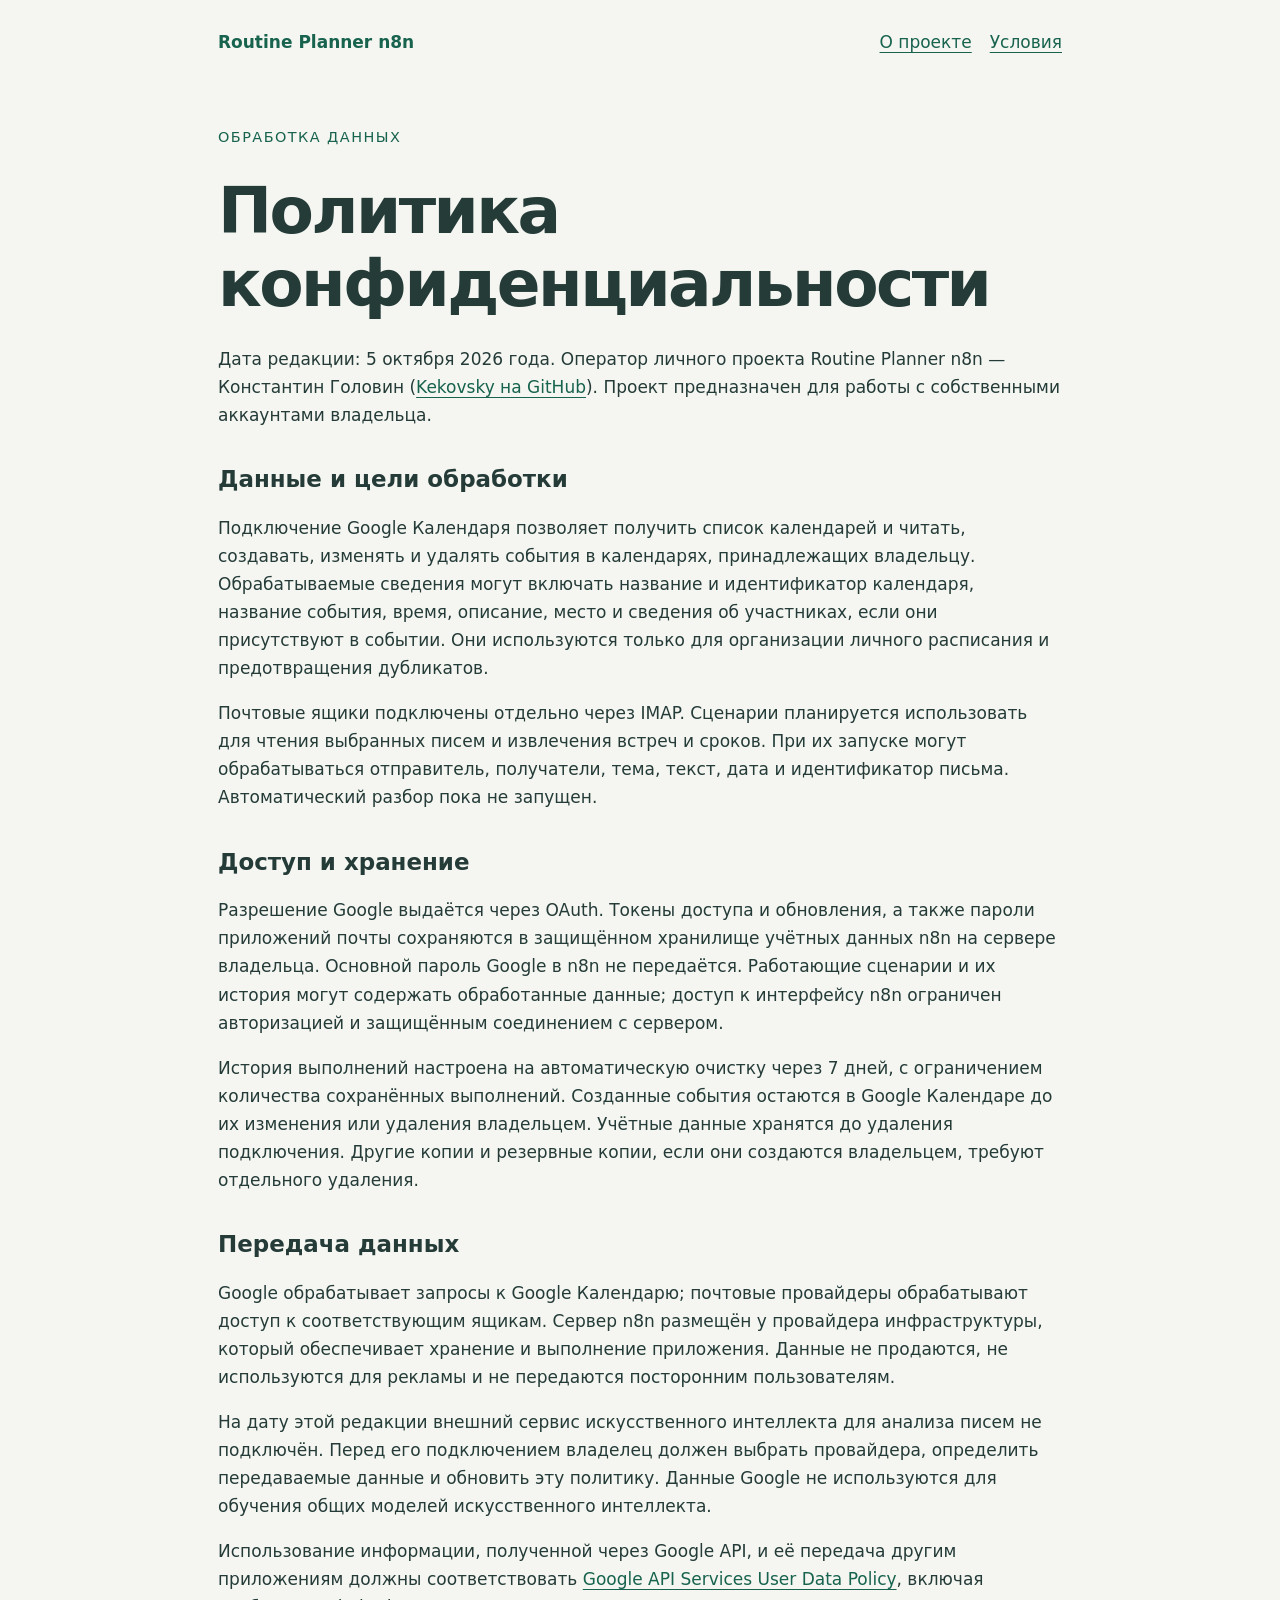
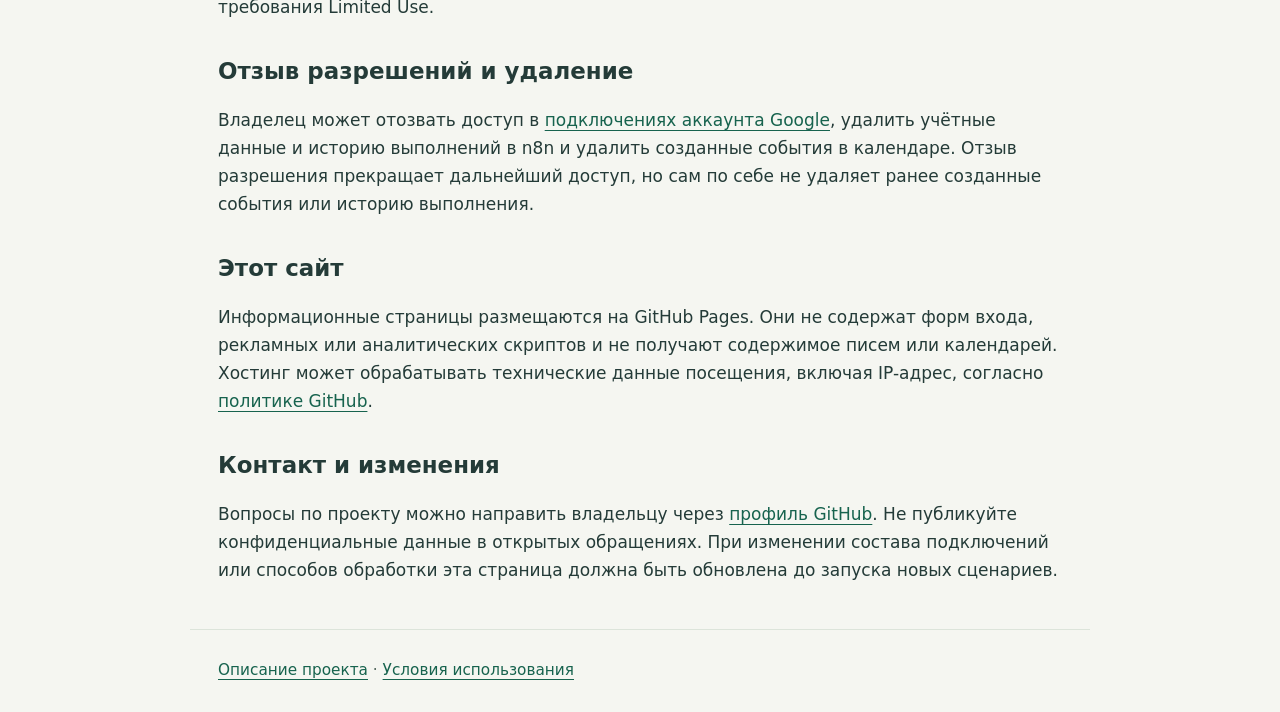
==== privacy.html @ 43478858 "Add project information, privacy policy and terms" ====
<!doctype html><html lang="ru"><head><meta charset="utf-8"><meta name="viewport" content="width=device-width,initial-scale=1"><title>Конфиденциальность — Routine Planner n8n</title><link rel="stylesheet" href="style.css"></head><body><header><a href="index.html">Routine Planner n8n</a><nav aria-label="Навигация"><a href="index.html">О проекте</a><a href="terms.html">Условия</a></nav></header><main><p class="tag">Обработка данных</p><h1>Политика конфиденциальности</h1><p>Дата редакции: 5 октября 2026 года. Оператор личного проекта Routine Planner n8n — Константин Головин (<a href="https://github.com/Kekovsky">Kekovsky на GitHub</a>). Проект предназначен для работы с собственными аккаунтами владельца.</p><h2>Данные и цели обработки</h2><p>Подключение Google Календаря позволяет получить список календарей и читать, создавать, изменять и удалять события в календарях, принадлежащих владельцу. Обрабатываемые сведения могут включать название и идентификатор календаря, название события, время, описание, место и сведения об участниках, если они присутствуют в событии. Они используются только для организации личного расписания и предотвращения дубликатов.</p><p>Почтовые ящики подключены отдельно через IMAP. Сценарии планируется использовать для чтения выбранных писем и извлечения встреч и сроков. При их запуске могут обрабатываться отправитель, получатели, тема, текст, дата и идентификатор письма. Автоматический разбор пока не запущен.</p><h2>Доступ и хранение</h2><p>Разрешение Google выдаётся через OAuth. Токены доступа и обновления, а также пароли приложений почты сохраняются в защищённом хранилище учётных данных n8n на сервере владельца. Основной пароль Google в n8n не передаётся. Работающие сценарии и их история могут содержать обработанные данные; доступ к интерфейсу n8n ограничен авторизацией и защищённым соединением с сервером.</p><p>История выполнений настроена на автоматическую очистку через 7 дней, с ограничением количества сохранённых выполнений. Созданные события остаются в Google Календаре до их изменения или удаления владельцем. Учётные данные хранятся до удаления подключения. Другие копии и резервные копии, если они создаются владельцем, требуют отдельного удаления.</p><h2>Передача данных</h2><p>Google обрабатывает запросы к Google Календарю; почтовые провайдеры обрабатывают доступ к соответствующим ящикам. Сервер n8n размещён у провайдера инфраструктуры, который обеспечивает хранение и выполнение приложения. Данные не продаются, не используются для рекламы и не передаются посторонним пользователям.</p><p>На дату этой редакции внешний сервис искусственного интеллекта для анализа писем не подключён. Перед его подключением владелец должен выбрать провайдера, определить передаваемые данные и обновить эту политику. Данные Google не используются для обучения общих моделей искусственного интеллекта.</p><p>Использование информации, полученной через Google API, и её передача другим приложениям должны соответствовать <a href="https://developers.google.com/terms/api-services-user-data-policy">Google API Services User Data Policy</a>, включая требования Limited Use.</p><h2>Отзыв разрешений и удаление</h2><p>Владелец может отозвать доступ в <a href="https://myaccount.google.com/connections">подключениях аккаунта Google</a>, удалить учётные данные и историю выполнений в n8n и удалить созданные события в календаре. Отзыв разрешения прекращает дальнейший доступ, но сам по себе не удаляет ранее созданные события или историю выполнения.</p><h2>Этот сайт</h2><p>Информационные страницы размещаются на GitHub Pages. Они не содержат форм входа, рекламных или аналитических скриптов и не получают содержимое писем или календарей. Хостинг может обрабатывать технические данные посещения, включая IP-адрес, согласно <a href="https://docs.github.com/en/site-policy/privacy-policies/github-general-privacy-statement">политике GitHub</a>.</p><h2>Контакт и изменения</h2><p>Вопросы по проекту можно направить владельцу через <a href="https://github.com/Kekovsky">профиль GitHub</a>. Не публикуйте конфиденциальные данные в открытых обращениях. При изменении состава подключений или способов обработки эта страница должна быть обновлена до запуска новых сценариев.</p></main><footer><a href="index.html">Описание проекта</a> · <a href="terms.html">Условия использования</a></footer></body></html>
---- style.css ----
:root{font:17px/1.65 system-ui,sans-serif;color:#243b38;background:#f5f6f1}*{box-sizing:border-box}body{margin:0}header,main,footer{max-width:900px;margin:auto;padding:28px}header{display:flex;justify-content:space-between;gap:20px;align-items:center}nav{display:flex;flex-wrap:wrap;gap:18px}a{color:#17634e;text-underline-offset:4px}header>a{font-weight:750;text-decoration:none}main{min-height:65vh}h1{font-size:clamp(2.2rem,6vw,3.8rem);line-height:1.12;letter-spacing:-.04em;margin:25px 0}h2{font-size:1.35rem;margin-top:36px;line-height:1.3}.intro{font-size:1.22rem;max-width:710px}.tag{color:#17634e;font-size:.85rem;text-transform:uppercase;letter-spacing:.1em}.card{background:white;border:1px solid #dce4da;border-radius:18px;padding:25px;margin:28px 0}.muted,footer{color:#54685e;font-size:.9rem}footer{border-top:1px solid #dce4da}li{margin:9px 0}:focus-visible{outline:3px solid #bf8417;outline-offset:5px}@media(max-width:650px){header{display:block}nav{margin-top:16px}header,main,footer{padding:22px}}
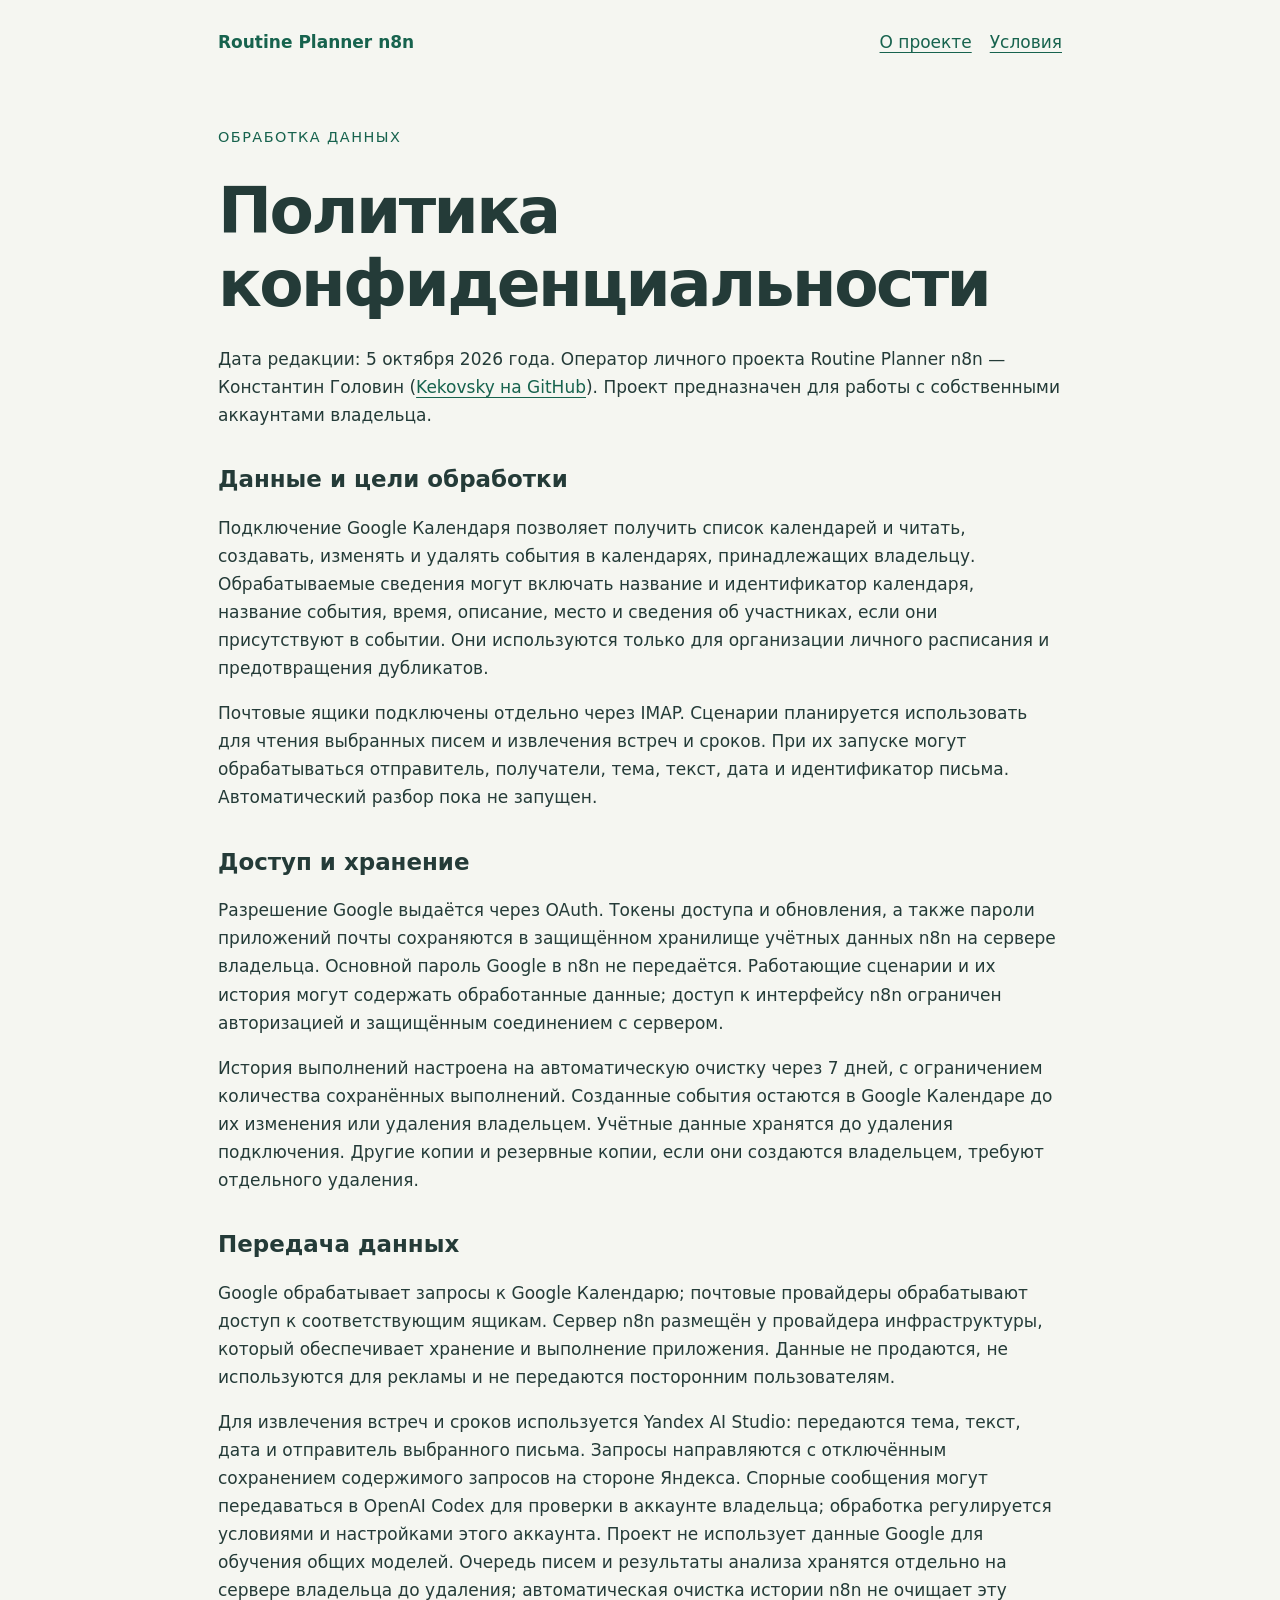
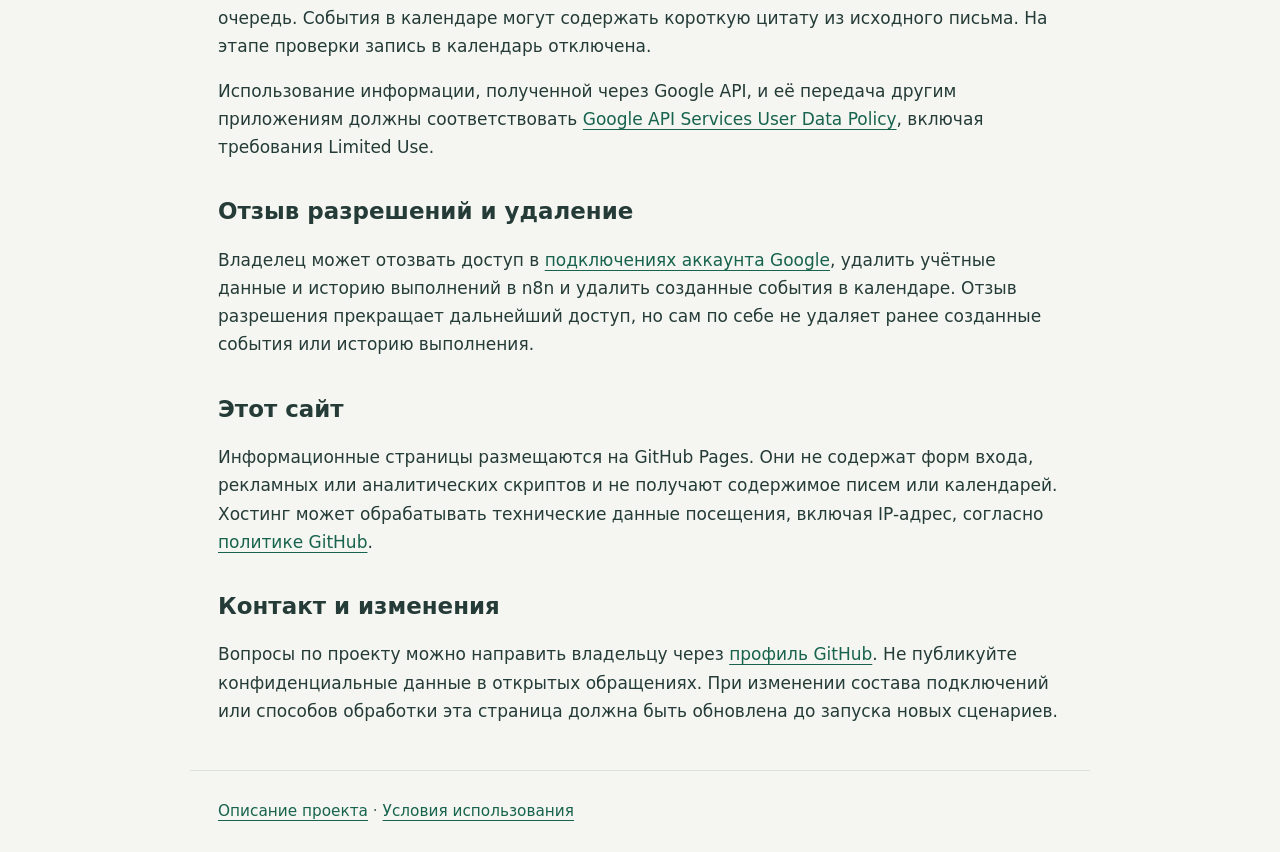
==== commit 91c1c7e9: "Describe Yandex AI processing and Codex review" ====
--- a/privacy.html
+++ b/privacy.html
@@ -1 +1,2 @@
-<!doctype html><html lang="ru"><head><meta charset="utf-8"><meta name="viewport" content="width=device-width,initial-scale=1"><title>Конфиденциальность — Routine Planner n8n</title><link rel="stylesheet" href="style.css"></head><body><header><a href="index.html">Routine Planner n8n</a><nav aria-label="Навигация"><a href="index.html">О проекте</a><a href="terms.html">Условия</a></nav></header><main><p class="tag">Обработка данных</p><h1>Политика конфиденциальности</h1><p>Дата редакции: 5 октября 2026 года. Оператор личного проекта Routine Planner n8n — Константин Головин (<a href="https://github.com/Kekovsky">Kekovsky на GitHub</a>). Проект предназначен для работы с собственными аккаунтами владельца.</p><h2>Данные и цели обработки</h2><p>Подключение Google Календаря позволяет получить список календарей и читать, создавать, изменять и удалять события в календарях, принадлежащих владельцу. Обрабатываемые сведения могут включать название и идентификатор календаря, название события, время, описание, место и сведения об участниках, если они присутствуют в событии. Они используются только для организации личного расписания и предотвращения дубликатов.</p><p>Почтовые ящики подключены отдельно через IMAP. Сценарии планируется использовать для чтения выбранных писем и извлечения встреч и сроков. При их запуске могут обрабатываться отправитель, получатели, тема, текст, дата и идентификатор письма. Автоматический разбор пока не запущен.</p><h2>Доступ и хранение</h2><p>Разрешение Google выдаётся через OAuth. Токены доступа и обновления, а также пароли приложений почты сохраняются в защищённом хранилище учётных данных n8n на сервере владельца. Основной пароль Google в n8n не передаётся. Работающие сценарии и их история могут содержать обработанные данные; доступ к интерфейсу n8n ограничен авторизацией и защищённым соединением с сервером.</p><p>История выполнений настроена на автоматическую очистку через 7 дней, с ограничением количества сохранённых выполнений. Созданные события остаются в Google Календаре до их изменения или удаления владельцем. Учётные данные хранятся до удаления подключения. Другие копии и резервные копии, если они создаются владельцем, требуют отдельного удаления.</p><h2>Передача данных</h2><p>Google обрабатывает запросы к Google Календарю; почтовые провайдеры обрабатывают доступ к соответствующим ящикам. Сервер n8n размещён у провайдера инфраструктуры, который обеспечивает хранение и выполнение приложения. Данные не продаются, не используются для рекламы и не передаются посторонним пользователям.</p><p>На дату этой редакции внешний сервис искусственного интеллекта для анализа писем не подключён. Перед его подключением владелец должен выбрать провайдера, определить передаваемые данные и обновить эту политику. Данные Google не используются для обучения общих моделей искусственного интеллекта.</p><p>Использование информации, полученной через Google API, и её передача другим приложениям должны соответствовать <a href="https://developers.google.com/terms/api-services-user-data-policy">Google API Services User Data Policy</a>, включая требования Limited Use.</p><h2>Отзыв разрешений и удаление</h2><p>Владелец может отозвать доступ в <a href="https://myaccount.google.com/connections">подключениях аккаунта Google</a>, удалить учётные данные и историю выполнений в n8n и удалить созданные события в календаре. Отзыв разрешения прекращает дальнейший доступ, но сам по себе не удаляет ранее созданные события или историю выполнения.</p><h2>Этот сайт</h2><p>Информационные страницы размещаются на GitHub Pages. Они не содержат форм входа, рекламных или аналитических скриптов и не получают содержимое писем или календарей. Хостинг может обрабатывать технические данные посещения, включая IP-адрес, согласно <a href="https://docs.github.com/en/site-policy/privacy-policies/github-general-privacy-statement">политике GitHub</a>.</p><h2>Контакт и изменения</h2><p>Вопросы по проекту можно направить владельцу через <a href="https://github.com/Kekovsky">профиль GitHub</a>. Не публикуйте конфиденциальные данные в открытых обращениях. При изменении состава подключений или способов обработки эта страница должна быть обновлена до запуска новых сценариев.</p></main><footer><a href="index.html">Описание проекта</a> · <a href="terms.html">Условия использования</a></footer></body></html>
+<!doctype html><html lang="ru"><head><meta charset="utf-8"><meta name="viewport" content="width=device-width,initial-scale=1"><title>Конфиденциальность — Routine Planner n8n</title><link rel="stylesheet" href="style.css"></head><body><header><a href="index.html">Routine Planner n8n</a><nav aria-label="Навигация"><a href="index.html">О проекте</a><a href="terms.html">Условия</a></nav></header><main><p class="tag">Обработка данных</p><h1>Политика конфиденциальности</h1><p>Дата редакции: 5 октября 2026 года. Оператор личного проекта Routine Planner n8n — Константин Головин (<a href="https://github.com/Kekovsky">Kekovsky на GitHub</a>). Проект предназначен для работы с собственными аккаунтами владельца.</p><h2>Данные и цели обработки</h2><p>Подключение Google Календаря позволяет получить список календарей и читать, создавать, изменять и удалять события в календарях, принадлежащих владельцу. Обрабатываемые сведения могут включать название и идентификатор календаря, название события, время, описание, место и сведения об участниках, если они присутствуют в событии. Они используются только для организации личного расписания и предотвращения дубликатов.</p><p>Почтовые ящики подключены отдельно через IMAP. Сценарии планируется использовать для чтения выбранных писем и извлечения встреч и сроков. При их запуске могут обрабатываться отправитель, получатели, тема, текст, дата и идентификатор письма. Автоматический разбор пока не запущен.</p><h2>Доступ и хранение</h2><p>Разрешение Google выдаётся через OAuth. Токены доступа и обновления, а также пароли приложений почты сохраняются в защищённом хранилище учётных данных n8n на сервере владельца. Основной пароль Google в n8n не передаётся. Работающие сценарии и их история могут содержать обработанные данные; доступ к интерфейсу n8n ограничен авторизацией и защищённым соединением с сервером.</p><p>История выполнений настроена на автоматическую очистку через 7 дней, с ограничением количества сохранённых выполнений. Созданные события остаются в Google Календаре до их изменения или удаления владельцем. Учётные данные хранятся до удаления подключения. Другие копии и резервные копии, если они создаются владельцем, требуют отдельного удаления.</p><h2>Передача данных</h2><p>Google обрабатывает запросы к Google Календарю; почтовые провайдеры обрабатывают доступ к соответствующим ящикам. Сервер n8n размещён у провайдера инфраструктуры, который обеспечивает хранение и выполнение приложения. Данные не продаются, не используются для рекламы и не передаются посторонним пользователям.</p><p>Для извлечения встреч и сроков используется Yandex AI Studio: передаются тема, текст, дата и отправитель выбранного письма. Запросы направляются с отключённым сохранением содержимого запросов на стороне Яндекса. Спорные сообщения могут передаваться в OpenAI Codex для проверки в аккаунте владельца; обработка регулируется условиями и настройками этого аккаунта. Проект не использует данные Google для обучения общих моделей. Очередь писем и результаты анализа хранятся отдельно на сервере владельца до удаления; автоматическая очистка истории n8n не очищает эту очередь. События в календаре могут содержать короткую цитату из исходного письма. На этапе проверки запись в календарь отключена.</p><p>Использование информации, полученной через Google API, и её передача другим приложениям должны соответствовать <a href="https://developers.google.com/terms/api-services-user-data-policy">Google API Services User Data Policy</a>, включая требования Limited Use.</p><h2>Отзыв разрешений и удаление</h2><p>Владелец может отозвать доступ в <a href="https://myaccount.google.com/connections">подключениях аккаунта Google</a>, удалить учётные данные и историю выполнений в n8n и удалить созданные события в календаре. Отзыв разрешения прекращает дальнейший доступ, но сам по себе не удаляет ранее созданные события или историю выполнения.</p><h2>Этот сайт</h2><p>Информационные страницы размещаются на GitHub Pages. Они не содержат форм входа, рекламных или аналитических скриптов и не получают содержимое писем или календарей. Хостинг может обрабатывать технические данные посещения, включая IP-адрес, согласно <a href="https://docs.github.com/en/site-policy/privacy-policies/github-general-privacy-statement">политике GitHub</a>.</p><h2>Контакт и изменения</h2><p>Вопросы по проекту можно направить владельцу через <a href="https://github.com/Kekovsky">профиль GitHub</a>. Не публикуйте конфиденциальные данные в открытых обращениях. При изменении состава подключений или способов обработки эта страница должна быть обновлена до запуска новых сценариев.</p></main><footer><a href="index.html">Описание проекта</a> · <a href="terms.html">Условия использования</a></footer></body></html>
+
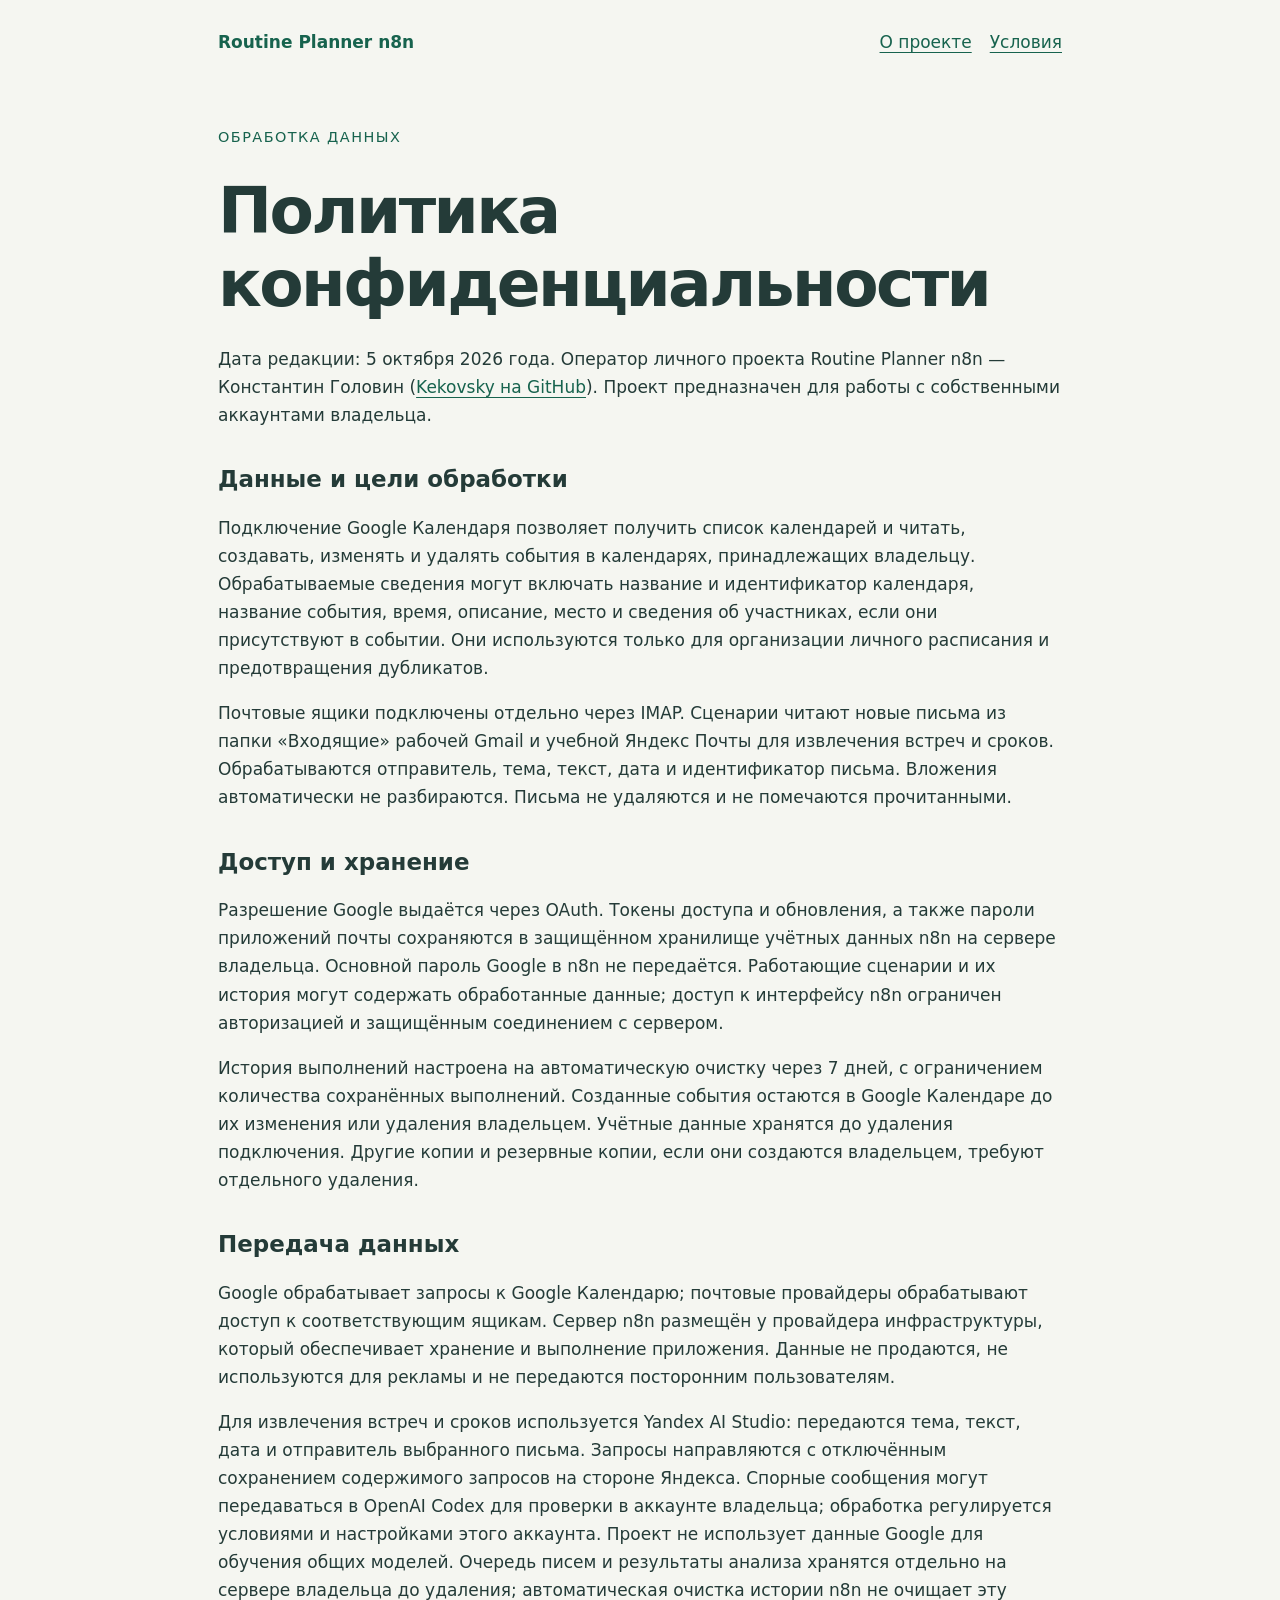
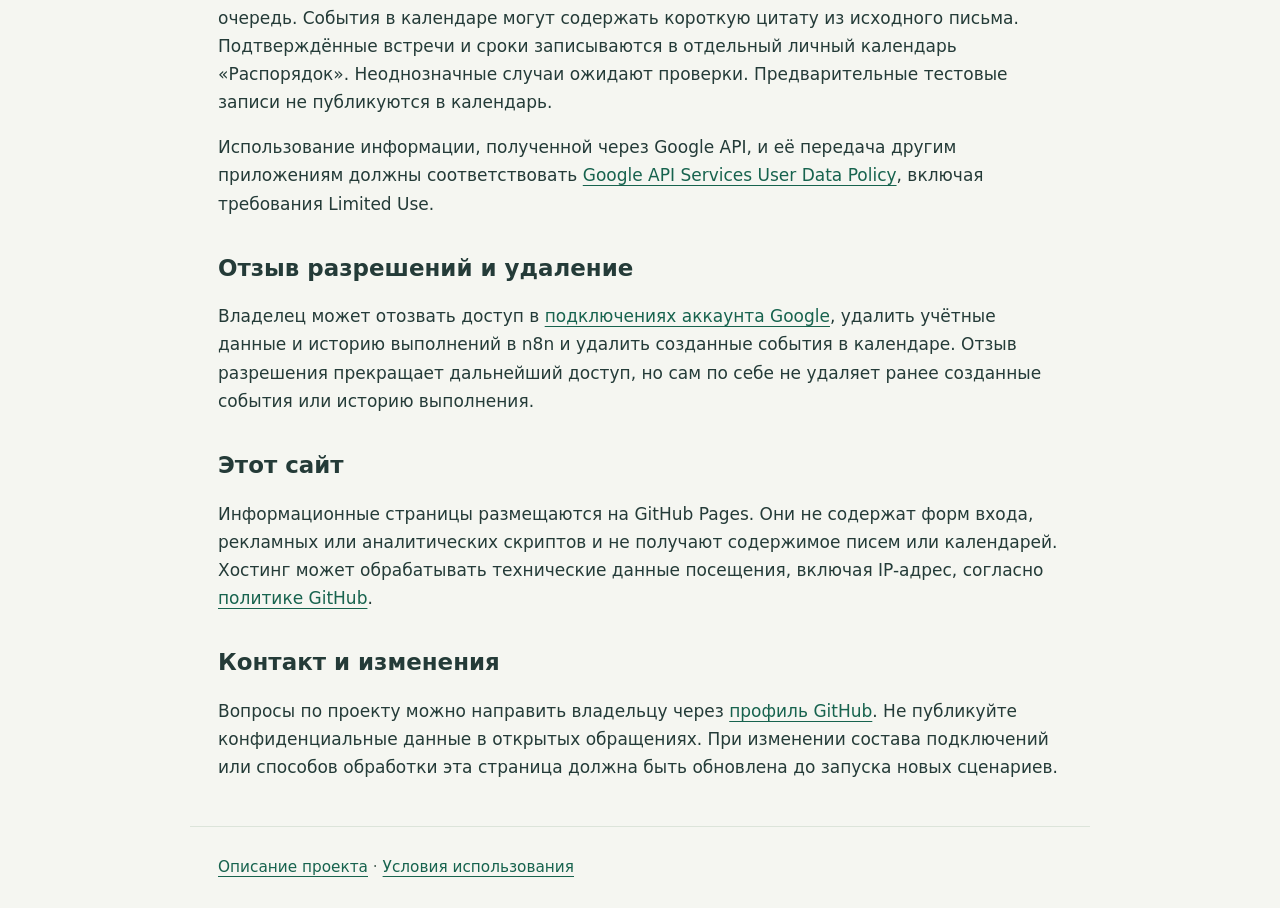
==== commit 5af07022: "Document active mail and calendar processing" ====
--- a/privacy.html
+++ b/privacy.html
@@ -1,2 +1,2 @@
-<!doctype html><html lang="ru"><head><meta charset="utf-8"><meta name="viewport" content="width=device-width,initial-scale=1"><title>Конфиденциальность — Routine Planner n8n</title><link rel="stylesheet" href="style.css"></head><body><header><a href="index.html">Routine Planner n8n</a><nav aria-label="Навигация"><a href="index.html">О проекте</a><a href="terms.html">Условия</a></nav></header><main><p class="tag">Обработка данных</p><h1>Политика конфиденциальности</h1><p>Дата редакции: 5 октября 2026 года. Оператор личного проекта Routine Planner n8n — Константин Головин (<a href="https://github.com/Kekovsky">Kekovsky на GitHub</a>). Проект предназначен для работы с собственными аккаунтами владельца.</p><h2>Данные и цели обработки</h2><p>Подключение Google Календаря позволяет получить список календарей и читать, создавать, изменять и удалять события в календарях, принадлежащих владельцу. Обрабатываемые сведения могут включать название и идентификатор календаря, название события, время, описание, место и сведения об участниках, если они присутствуют в событии. Они используются только для организации личного расписания и предотвращения дубликатов.</p><p>Почтовые ящики подключены отдельно через IMAP. Сценарии планируется использовать для чтения выбранных писем и извлечения встреч и сроков. При их запуске могут обрабатываться отправитель, получатели, тема, текст, дата и идентификатор письма. Автоматический разбор пока не запущен.</p><h2>Доступ и хранение</h2><p>Разрешение Google выдаётся через OAuth. Токены доступа и обновления, а также пароли приложений почты сохраняются в защищённом хранилище учётных данных n8n на сервере владельца. Основной пароль Google в n8n не передаётся. Работающие сценарии и их история могут содержать обработанные данные; доступ к интерфейсу n8n ограничен авторизацией и защищённым соединением с сервером.</p><p>История выполнений настроена на автоматическую очистку через 7 дней, с ограничением количества сохранённых выполнений. Созданные события остаются в Google Календаре до их изменения или удаления владельцем. Учётные данные хранятся до удаления подключения. Другие копии и резервные копии, если они создаются владельцем, требуют отдельного удаления.</p><h2>Передача данных</h2><p>Google обрабатывает запросы к Google Календарю; почтовые провайдеры обрабатывают доступ к соответствующим ящикам. Сервер n8n размещён у провайдера инфраструктуры, который обеспечивает хранение и выполнение приложения. Данные не продаются, не используются для рекламы и не передаются посторонним пользователям.</p><p>Для извлечения встреч и сроков используется Yandex AI Studio: передаются тема, текст, дата и отправитель выбранного письма. Запросы направляются с отключённым сохранением содержимого запросов на стороне Яндекса. Спорные сообщения могут передаваться в OpenAI Codex для проверки в аккаунте владельца; обработка регулируется условиями и настройками этого аккаунта. Проект не использует данные Google для обучения общих моделей. Очередь писем и результаты анализа хранятся отдельно на сервере владельца до удаления; автоматическая очистка истории n8n не очищает эту очередь. События в календаре могут содержать короткую цитату из исходного письма. На этапе проверки запись в календарь отключена.</p><p>Использование информации, полученной через Google API, и её передача другим приложениям должны соответствовать <a href="https://developers.google.com/terms/api-services-user-data-policy">Google API Services User Data Policy</a>, включая требования Limited Use.</p><h2>Отзыв разрешений и удаление</h2><p>Владелец может отозвать доступ в <a href="https://myaccount.google.com/connections">подключениях аккаунта Google</a>, удалить учётные данные и историю выполнений в n8n и удалить созданные события в календаре. Отзыв разрешения прекращает дальнейший доступ, но сам по себе не удаляет ранее созданные события или историю выполнения.</p><h2>Этот сайт</h2><p>Информационные страницы размещаются на GitHub Pages. Они не содержат форм входа, рекламных или аналитических скриптов и не получают содержимое писем или календарей. Хостинг может обрабатывать технические данные посещения, включая IP-адрес, согласно <a href="https://docs.github.com/en/site-policy/privacy-policies/github-general-privacy-statement">политике GitHub</a>.</p><h2>Контакт и изменения</h2><p>Вопросы по проекту можно направить владельцу через <a href="https://github.com/Kekovsky">профиль GitHub</a>. Не публикуйте конфиденциальные данные в открытых обращениях. При изменении состава подключений или способов обработки эта страница должна быть обновлена до запуска новых сценариев.</p></main><footer><a href="index.html">Описание проекта</a> · <a href="terms.html">Условия использования</a></footer></body></html>
+<!doctype html><html lang="ru"><head><meta charset="utf-8"><meta name="viewport" content="width=device-width,initial-scale=1"><title>Конфиденциальность — Routine Planner n8n</title><link rel="stylesheet" href="style.css"></head><body><header><a href="index.html">Routine Planner n8n</a><nav aria-label="Навигация"><a href="index.html">О проекте</a><a href="terms.html">Условия</a></nav></header><main><p class="tag">Обработка данных</p><h1>Политика конфиденциальности</h1><p>Дата редакции: 5 октября 2026 года. Оператор личного проекта Routine Planner n8n — Константин Головин (<a href="https://github.com/Kekovsky">Kekovsky на GitHub</a>). Проект предназначен для работы с собственными аккаунтами владельца.</p><h2>Данные и цели обработки</h2><p>Подключение Google Календаря позволяет получить список календарей и читать, создавать, изменять и удалять события в календарях, принадлежащих владельцу. Обрабатываемые сведения могут включать название и идентификатор календаря, название события, время, описание, место и сведения об участниках, если они присутствуют в событии. Они используются только для организации личного расписания и предотвращения дубликатов.</p><p>Почтовые ящики подключены отдельно через IMAP. Сценарии читают новые письма из папки «Входящие» рабочей Gmail и учебной Яндекс Почты для извлечения встреч и сроков. Обрабатываются отправитель, тема, текст, дата и идентификатор письма. Вложения автоматически не разбираются. Письма не удаляются и не помечаются прочитанными.</p><h2>Доступ и хранение</h2><p>Разрешение Google выдаётся через OAuth. Токены доступа и обновления, а также пароли приложений почты сохраняются в защищённом хранилище учётных данных n8n на сервере владельца. Основной пароль Google в n8n не передаётся. Работающие сценарии и их история могут содержать обработанные данные; доступ к интерфейсу n8n ограничен авторизацией и защищённым соединением с сервером.</p><p>История выполнений настроена на автоматическую очистку через 7 дней, с ограничением количества сохранённых выполнений. Созданные события остаются в Google Календаре до их изменения или удаления владельцем. Учётные данные хранятся до удаления подключения. Другие копии и резервные копии, если они создаются владельцем, требуют отдельного удаления.</p><h2>Передача данных</h2><p>Google обрабатывает запросы к Google Календарю; почтовые провайдеры обрабатывают доступ к соответствующим ящикам. Сервер n8n размещён у провайдера инфраструктуры, который обеспечивает хранение и выполнение приложения. Данные не продаются, не используются для рекламы и не передаются посторонним пользователям.</p><p>Для извлечения встреч и сроков используется Yandex AI Studio: передаются тема, текст, дата и отправитель выбранного письма. Запросы направляются с отключённым сохранением содержимого запросов на стороне Яндекса. Спорные сообщения могут передаваться в OpenAI Codex для проверки в аккаунте владельца; обработка регулируется условиями и настройками этого аккаунта. Проект не использует данные Google для обучения общих моделей. Очередь писем и результаты анализа хранятся отдельно на сервере владельца до удаления; автоматическая очистка истории n8n не очищает эту очередь. События в календаре могут содержать короткую цитату из исходного письма. Подтверждённые встречи и сроки записываются в отдельный личный календарь «Распорядок». Неоднозначные случаи ожидают проверки. Предварительные тестовые записи не публикуются в календарь.</p><p>Использование информации, полученной через Google API, и её передача другим приложениям должны соответствовать <a href="https://developers.google.com/terms/api-services-user-data-policy">Google API Services User Data Policy</a>, включая требования Limited Use.</p><h2>Отзыв разрешений и удаление</h2><p>Владелец может отозвать доступ в <a href="https://myaccount.google.com/connections">подключениях аккаунта Google</a>, удалить учётные данные и историю выполнений в n8n и удалить созданные события в календаре. Отзыв разрешения прекращает дальнейший доступ, но сам по себе не удаляет ранее созданные события или историю выполнения.</p><h2>Этот сайт</h2><p>Информационные страницы размещаются на GitHub Pages. Они не содержат форм входа, рекламных или аналитических скриптов и не получают содержимое писем или календарей. Хостинг может обрабатывать технические данные посещения, включая IP-адрес, согласно <a href="https://docs.github.com/en/site-policy/privacy-policies/github-general-privacy-statement">политике GitHub</a>.</p><h2>Контакт и изменения</h2><p>Вопросы по проекту можно направить владельцу через <a href="https://github.com/Kekovsky">профиль GitHub</a>. Не публикуйте конфиденциальные данные в открытых обращениях. При изменении состава подключений или способов обработки эта страница должна быть обновлена до запуска новых сценариев.</p></main><footer><a href="index.html">Описание проекта</a> · <a href="terms.html">Условия использования</a></footer></body></html>
 
